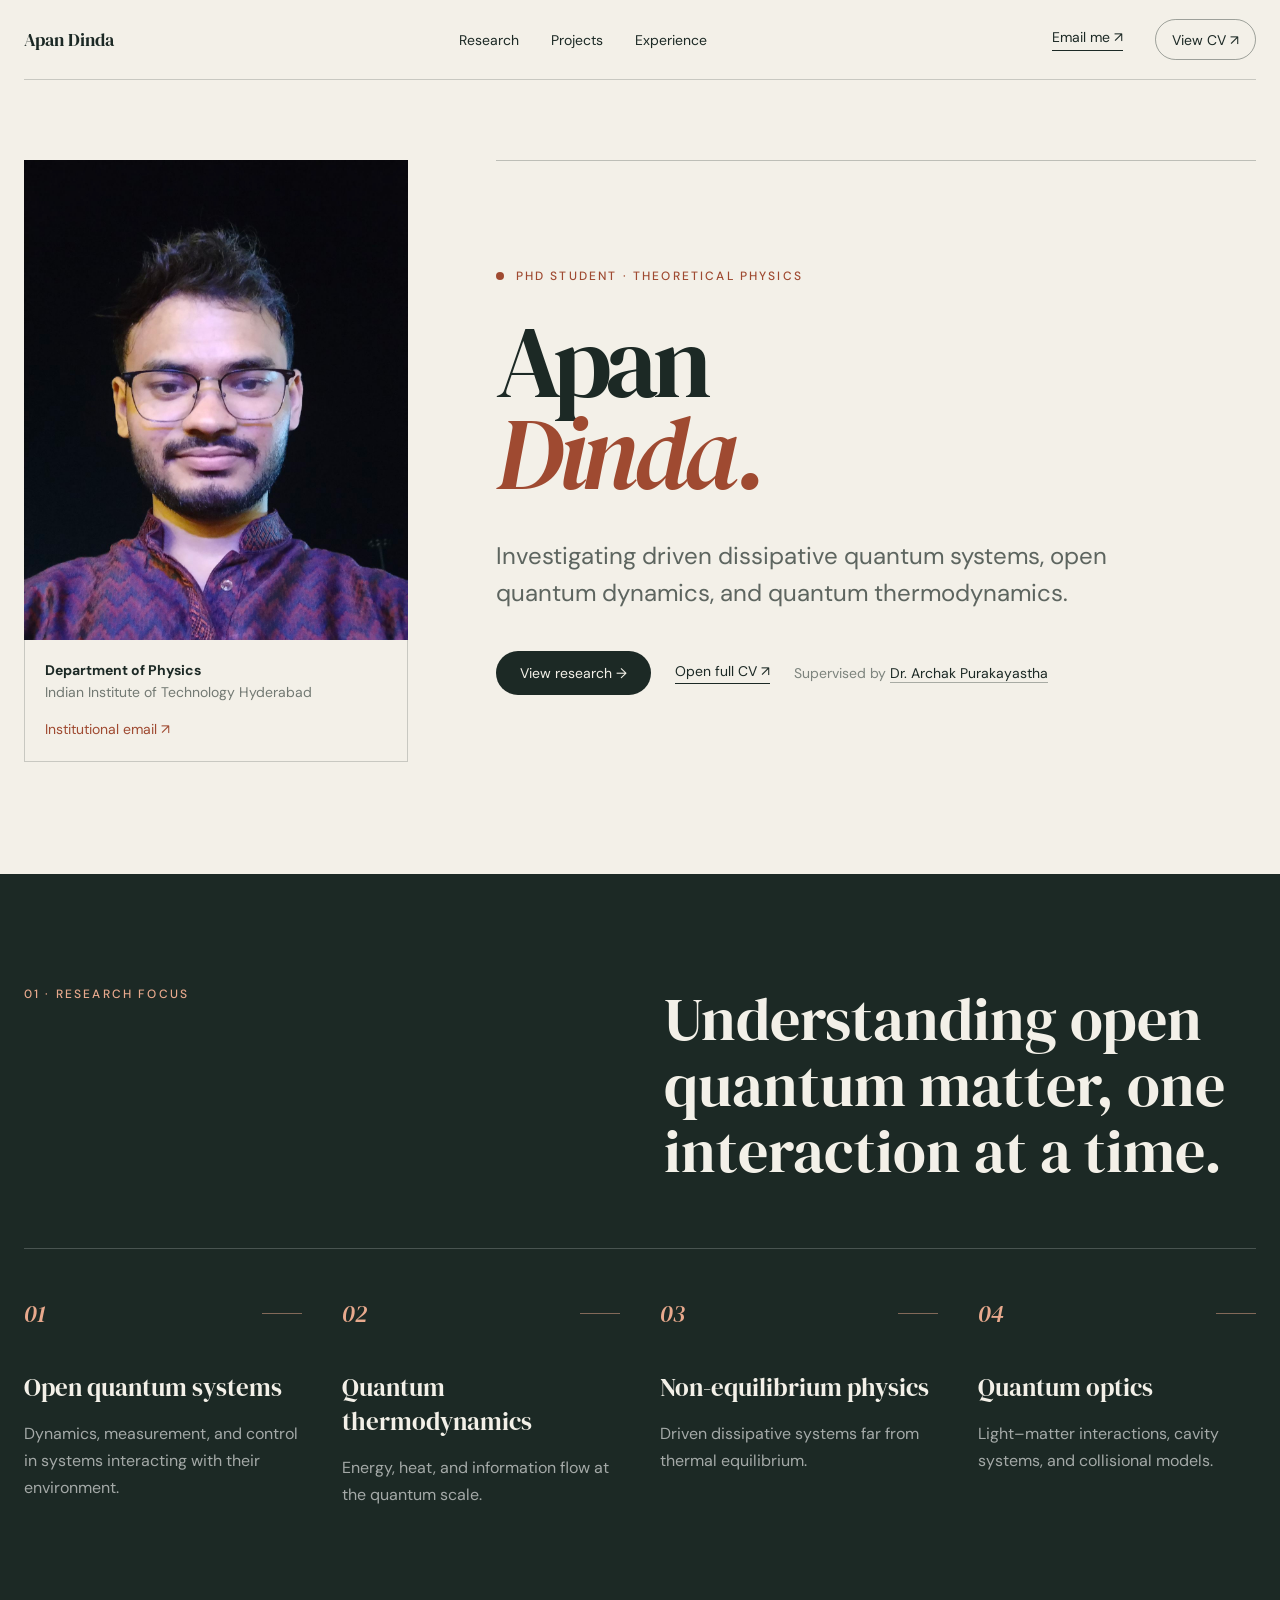
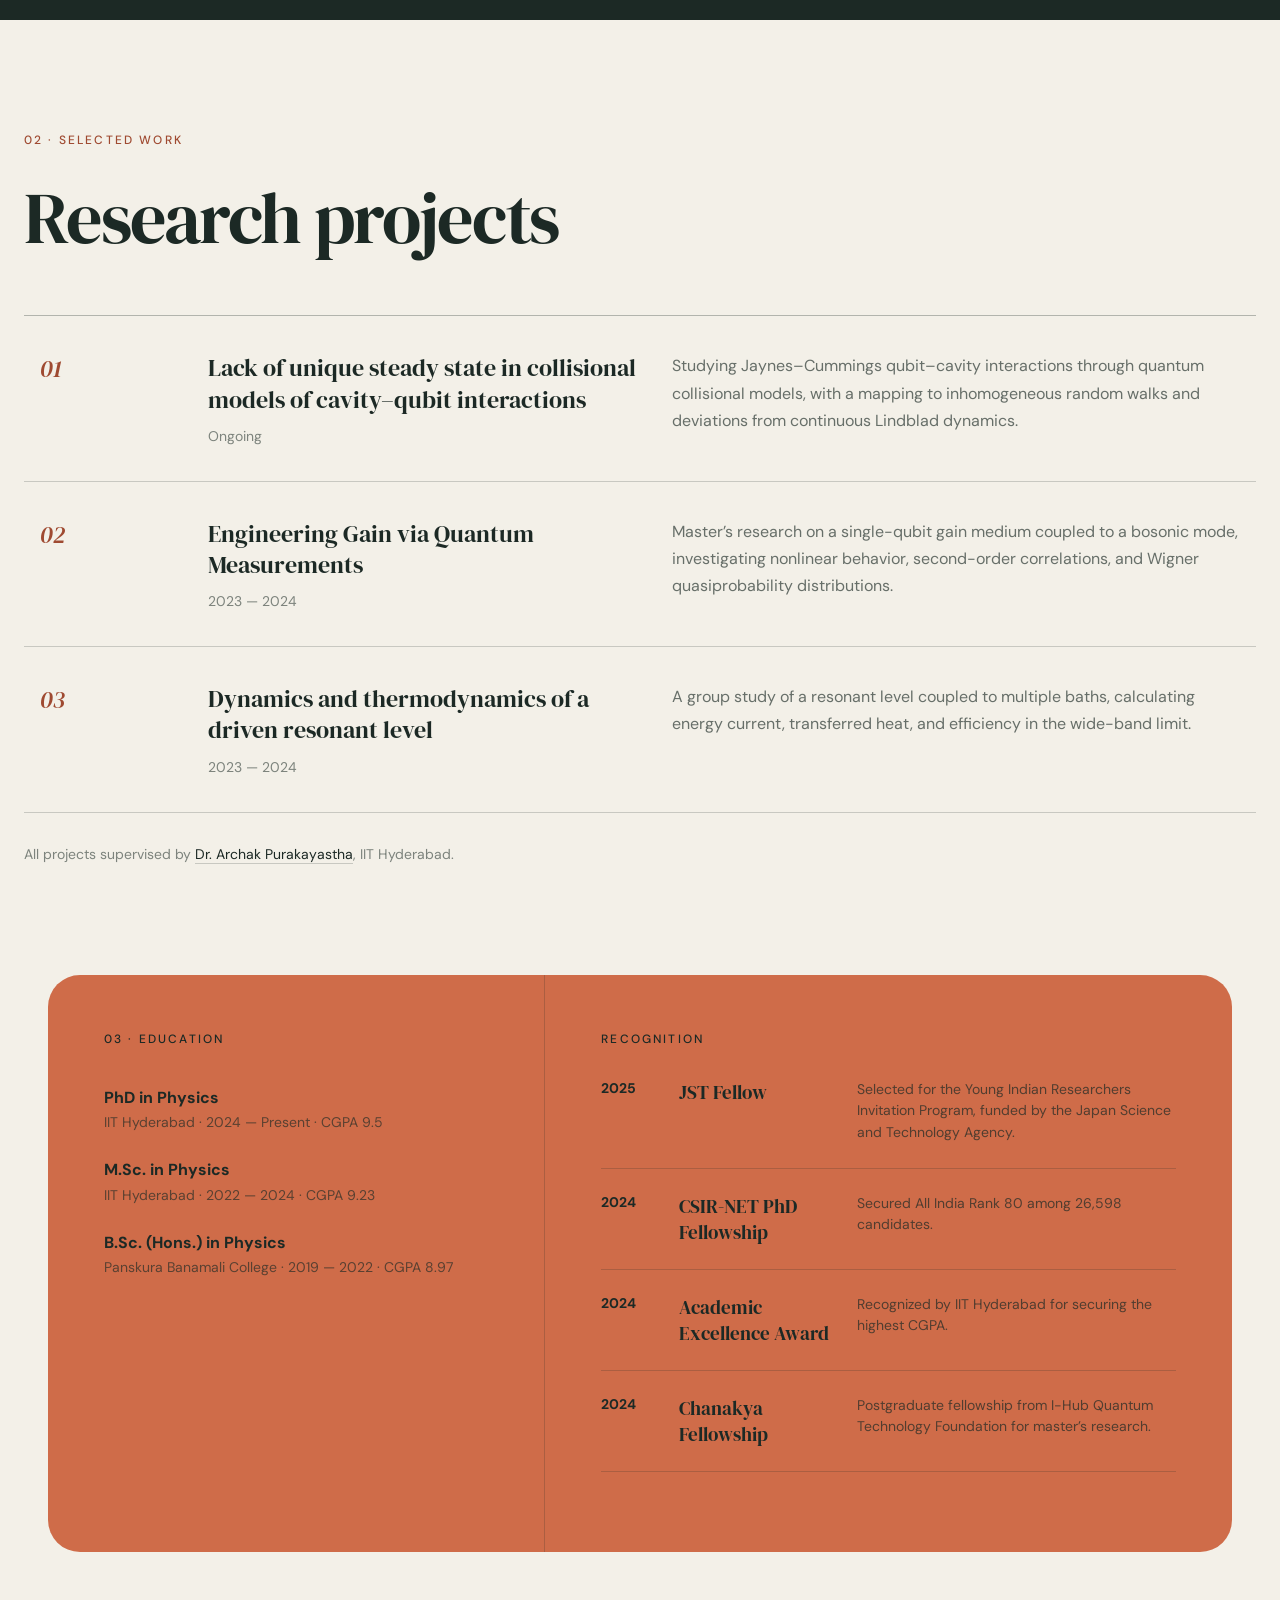
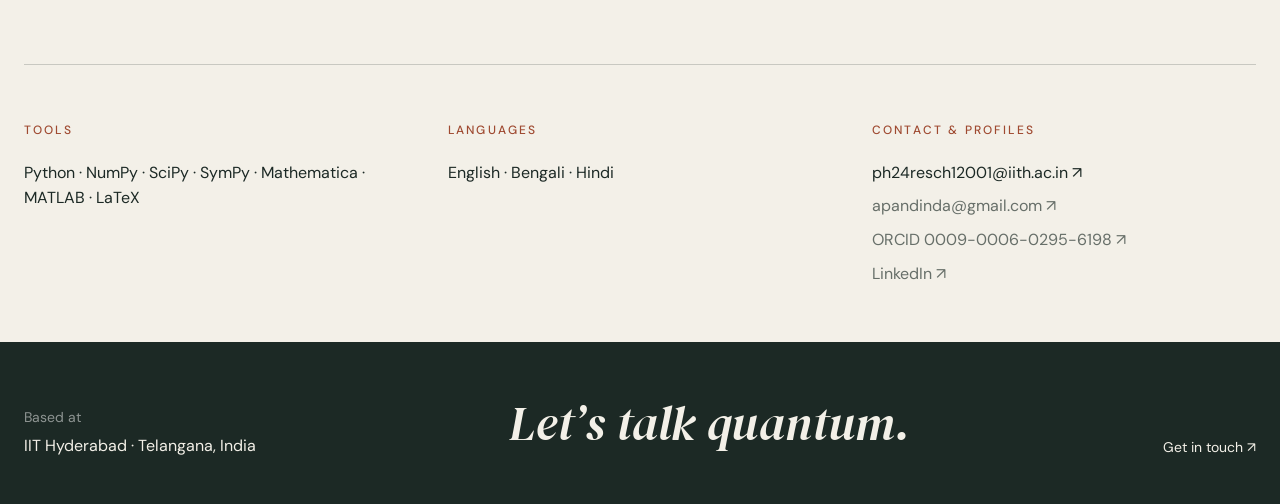
==== index.html @ c00d5a92 "Initiaized" ====
<!doctype html>
<html lang="en">
  <head>
    <meta charset="UTF-8" />
    <meta name="viewport" content="width=device-width, initial-scale=1.0" />
    <meta
      name="description"
      content="Apan Dinda is a PhD student in theoretical physics at IIT Hyderabad researching driven dissipative quantum systems."
    />
    <title>Apan Dinda — Theoretical Physicist</title>
    <link rel="preconnect" href="https://fonts.googleapis.com" />
    <link rel="preconnect" href="https://fonts.gstatic.com" crossorigin />
    <link
      href="https://fonts.googleapis.com/css2?family=DM+Sans:wght@400;500&family=DM+Serif+Display:ital@0;1&display=swap"
      rel="stylesheet"
    />
    <link rel="stylesheet" href="style.css" />
  </head>
  <body>
    <nav class="nav">
      <a class="brand serif" href="#top">Apan Dinda</a>
      <div class="nav-links">
        <a href="#research">Research</a>
        <a href="#projects">Projects</a>
        <a href="#experience">Experience</a>
      </div>
      <div class="nav-actions">
        <a class="email-link" href="mailto:ph24resch12001@iith.ac.in">Email me ↗</a>
        <a class="outline-button" href="assets/apan-dinda-cv.pdf" target="_blank" rel="noreferrer">View CV ↗</a>
      </div>
    </nav>

    <main>
      <section class="hero container" id="top">
        <aside class="profile-card">
          <div class="portrait">
            <img src="assets/apan-dinda-profile.jpg" alt="Apan Dinda" />
          </div>
          <div class="profile-meta">
            <strong>Department of Physics</strong>
            <span>Indian Institute of Technology Hyderabad</span>
            <a href="mailto:ph24resch12001@iith.ac.in">Institutional email ↗</a>
          </div>
        </aside>

        <div class="hero-copy">
          <p class="eyebrow"><span></span> PhD Student · Theoretical Physics</p>
          <h1 class="serif">Apan<br /><em>Dinda.</em></h1>
          <p class="hero-intro">
            Investigating driven dissipative quantum systems, open quantum dynamics,
            and quantum thermodynamics.
          </p>
          <div class="hero-actions">
            <a class="primary-button" href="#research">View research →</a>
            <a class="text-link" href="assets/apan-dinda-cv.pdf" target="_blank" rel="noreferrer">Open full CV ↗</a>
            <p>
              Supervised by
              <a href="https://www.iith.ac.in/phy/archak.p/" target="_blank" rel="noreferrer">
                Dr. Archak Purakayastha
              </a>
            </p>
          </div>
        </div>
      </section>

      <section class="research-section" id="research">
        <div class="container">
          <header class="section-intro">
            <p class="label">01 · Research focus</p>
            <h2 class="serif">Understanding open quantum matter, one interaction at a time.</h2>
          </header>
          <div class="research-grid">
            <article>
              <p class="number serif">01 <span></span></p>
              <h3 class="serif">Open quantum systems</h3>
              <p>Dynamics, measurement, and control in systems interacting with their environment.</p>
            </article>
            <article>
              <p class="number serif">02 <span></span></p>
              <h3 class="serif">Quantum thermodynamics</h3>
              <p>Energy, heat, and information flow at the quantum scale.</p>
            </article>
            <article>
              <p class="number serif">03 <span></span></p>
              <h3 class="serif">Non-equilibrium physics</h3>
              <p>Driven dissipative systems far from thermal equilibrium.</p>
            </article>
            <article>
              <p class="number serif">04 <span></span></p>
              <h3 class="serif">Quantum optics</h3>
              <p>Light–matter interactions, cavity systems, and collisional models.</p>
            </article>
          </div>
        </div>
      </section>

      <section class="projects-section container" id="projects">
        <header class="heading">
          <p class="label">02 · Selected work</p>
          <h2 class="serif">Research projects</h2>
        </header>
        <div class="project-list">
          <article class="project">
            <span class="project-number serif">01</span>
            <div>
              <h3 class="serif">Lack of unique steady state in collisional models of cavity–qubit interactions</h3>
              <span class="period">Ongoing</span>
            </div>
            <p>
              Studying Jaynes–Cummings qubit–cavity interactions through quantum collisional models,
              with a mapping to inhomogeneous random walks and deviations from continuous Lindblad dynamics.
            </p>
          </article>
          <article class="project">
            <span class="project-number serif">02</span>
            <div>
              <h3 class="serif">Engineering Gain via Quantum Measurements</h3>
              <span class="period">2023 — 2024</span>
            </div>
            <p>
              Master’s research on a single-qubit gain medium coupled to a bosonic mode, investigating
              nonlinear behavior, second-order correlations, and Wigner quasiprobability distributions.
            </p>
          </article>
          <article class="project">
            <span class="project-number serif">03</span>
            <div>
              <h3 class="serif">Dynamics and thermodynamics of a driven resonant level</h3>
              <span class="period">2023 — 2024</span>
            </div>
            <p>
              A group study of a resonant level coupled to multiple baths, calculating energy current,
              transferred heat, and efficiency in the wide-band limit.
            </p>
          </article>
        </div>
        <p class="supervisor-note">
          All projects supervised by
          <a href="https://www.iith.ac.in/phy/archak.p/" target="_blank" rel="noreferrer">Dr. Archak Purakayastha</a>,
          IIT Hyderabad.
        </p>
      </section>

      <section class="experience-wrap" id="experience">
        <div class="experience container">
          <div class="education">
            <p class="label">03 · Education</p>
            <div class="education-list">
              <div>
                <strong>PhD in Physics</strong>
                <span>IIT Hyderabad · 2024 — Present · CGPA 9.5</span>
              </div>
              <div>
                <strong>M.Sc. in Physics</strong>
                <span>IIT Hyderabad · 2022 — 2024 · CGPA 9.23</span>
              </div>
              <div>
                <strong>B.Sc. (Hons.) in Physics</strong>
                <span>Panskura Banamali College · 2019 — 2022 · CGPA 8.97</span>
              </div>
            </div>
          </div>
          <div class="recognition">
            <p class="label">Recognition</p>
            <div class="award">
              <strong>2025</strong><h3 class="serif">JST Fellow</h3>
              <p>Selected for the Young Indian Researchers Invitation Program, funded by the Japan Science and Technology Agency.</p>
            </div>
            <div class="award">
              <strong>2024</strong><h3 class="serif">CSIR-NET PhD Fellowship</h3>
              <p>Secured All India Rank 80 among 26,598 candidates.</p>
            </div>
            <div class="award">
              <strong>2024</strong><h3 class="serif">Academic Excellence Award</h3>
              <p>Recognized by IIT Hyderabad for securing the highest CGPA.</p>
            </div>
            <div class="award">
              <strong>2024</strong><h3 class="serif">Chanakya Fellowship</h3>
              <p>Postgraduate fellowship from I-Hub Quantum Technology Foundation for master’s research.</p>
            </div>
          </div>
        </div>
      </section>

      <section class="details container">
        <div>
          <p class="label">Tools</p>
          <p>Python · NumPy · SciPy · SymPy · Mathematica · MATLAB · LaTeX</p>
        </div>
        <div>
          <p class="label">Languages</p>
          <p>English · Bengali · Hindi</p>
        </div>
        <div class="contact-list">
          <p class="label">Contact & profiles</p>
          <a href="mailto:ph24resch12001@iith.ac.in">ph24resch12001@iith.ac.in ↗</a>
          <a href="mailto:apandinda@gmail.com">apandinda@gmail.com ↗</a>
          <a href="https://orcid.org/0009-0006-0295-6198" target="_blank" rel="noreferrer">ORCID 0009-0006-0295-6198 ↗</a>
          <a href="https://www.linkedin.com/in/apan-dinda-405b26235" target="_blank" rel="noreferrer">LinkedIn ↗</a>
        </div>
      </section>
    </main>

    <footer>
      <div class="footer-inner container">
        <div><span>Based at</span><p>IIT Hyderabad · Telangana, India</p></div>
        <p class="footer-message serif">Let’s talk quantum.</p>
        <a href="mailto:apandinda@gmail.com">Get in touch ↗</a>
      </div>
    </footer>
  </body>
</html>
---- style.css ----
@import url("https://fonts.googleapis.com/css2?family=DM+Sans:wght@400;500&family=DM+Serif+Display:ital@0;1&display=swap");

:root {
  --paper: #f3f0e8;
  --ink: #1c2925;
  --rust: #9f4a31;
  --coral: #cf6c49;
  --peach: #e8a98d;
  --line: rgba(28, 41, 37, 0.2);
}

* { box-sizing: border-box; }
html { scroll-behavior: smooth; }
body {
  margin: 0;
  background: var(--paper);
  color: var(--ink);
  font-family: "DM Sans", sans-serif;
  overflow-x: hidden;
}
a { color: inherit; text-decoration: none; }
p, h1, h2, h3 { margin: 0; }
img { display: block; max-width: 100%; }
.serif { font-family: "DM Serif Display", serif; }
.container { width: min(100% - 3rem, 80rem); margin-inline: auto; }
.label, .eyebrow {
  font-size: 0.75rem;
  font-weight: 500;
  letter-spacing: 0.18em;
  text-transform: uppercase;
}

.nav {
  width: min(100% - 3rem, 80rem);
  margin-inline: auto;
  min-height: 5rem;
  display: flex;
  align-items: center;
  justify-content: space-between;
  gap: 2rem;
  border-bottom: 1px solid var(--line);
}
.brand { font-size: 1.15rem; }
.nav-links, .nav-actions { display: flex; align-items: center; gap: 2rem; font-size: 0.875rem; }
.nav a { transition: opacity 180ms ease, background 180ms ease, color 180ms ease; }
.nav-links a:hover { opacity: 0.55; }
.email-link, .text-link { border-bottom: 1px solid var(--ink); padding-bottom: 0.2rem; }
.outline-button { border: 1px solid rgba(28, 41, 37, 0.4); border-radius: 999px; padding: 0.65rem 1rem; }
.outline-button:hover { background: var(--ink); color: var(--paper); }

.hero {
  display: grid;
  grid-template-columns: 0.34fr 0.66fr;
  gap: 5rem;
  padding-block: 5rem 7rem;
}
.profile-card { max-width: 24rem; }
.portrait { aspect-ratio: 4 / 5; overflow: hidden; background: var(--ink); }
.portrait img { width: 100%; height: 100%; object-fit: cover; object-position: top; }
.profile-meta { border: 1px solid var(--line); border-top: 0; padding: 1.25rem; font-size: 0.875rem; line-height: 1.55; }
.profile-meta > * { display: block; }
.profile-meta span { color: rgba(28, 41, 37, 0.6); }
.profile-meta a { color: var(--rust); margin-top: 1rem; }
.hero-copy {
  border-top: 1px solid rgba(28, 41, 37, 0.25);
  padding-top: 2.5rem;
  display: flex;
  flex-direction: column;
  justify-content: center;
}
.eyebrow { color: var(--rust); display: flex; align-items: center; gap: 0.75rem; margin-bottom: 2rem; }
.eyebrow span { width: 0.5rem; height: 0.5rem; border-radius: 50%; background: var(--rust); }
h1 { font-size: clamp(4rem, 8vw, 7.5rem); line-height: 0.88; letter-spacing: -0.055em; font-weight: 400; }
h1 em { color: var(--rust); }
.hero-intro { max-width: 42rem; margin-top: 2.5rem; color: rgba(28, 41, 37, 0.7); font-size: clamp(1.25rem, 2vw, 1.5rem); line-height: 1.55; }
.hero-actions { margin-top: 2.5rem; display: flex; flex-wrap: wrap; align-items: center; gap: 1.5rem; }
.hero-actions p { color: rgba(28, 41, 37, 0.55); font-size: 0.875rem; }
.hero-actions p a { color: var(--ink); border-bottom: 1px solid rgba(28, 41, 37, 0.35); }
.primary-button { background: var(--ink); color: var(--paper); border-radius: 999px; padding: 0.8rem 1.5rem; font-size: 0.875rem; transition: transform 180ms ease; }
.primary-button:hover { transform: translateY(-2px); }
.text-link { font-size: 0.875rem; }

.research-section { background: var(--ink); color: var(--paper); padding-block: 7rem; }
.section-intro { display: grid; grid-template-columns: 1fr 1fr; gap: 3rem; border-bottom: 1px solid rgba(255,255,255,0.2); padding-bottom: 4rem; }
.research-section .label, .number { color: var(--peach); }
.section-intro h2 { font-size: clamp(2.5rem, 5vw, 3.75rem); line-height: 1.1; font-weight: 400; }
.research-grid { display: grid; grid-template-columns: repeat(4, 1fr); gap: 2.5rem; padding-top: 3rem; }
.number { display: flex; justify-content: space-between; align-items: center; font-size: 1.5rem; font-style: italic; margin-bottom: 2.5rem; }
.number span { height: 1px; width: 2.5rem; background: rgba(232,169,141,0.5); transition: width 180ms ease; }
.research-grid article:hover .number span { width: 4rem; }
.research-grid h3 { font-size: 1.55rem; font-weight: 400; margin-bottom: 1rem; }
.research-grid article > p:last-child { color: rgba(255,255,255,0.6); line-height: 1.7; }

.projects-section { padding-block: 7rem; }
.heading { margin-bottom: 3rem; }
.heading .label, .details .label { color: var(--rust); margin-bottom: 1.25rem; }
.heading h2 { font-size: clamp(3rem, 6vw, 4.5rem); font-weight: 400; letter-spacing: -0.03em; }
.project-list { border-top: 1px solid rgba(28, 41, 37, 0.3); }
.project {
  display: grid;
  grid-template-columns: 0.12fr 0.38fr 0.5fr;
  gap: 2rem;
  padding: 2.25rem 1rem;
  border-bottom: 1px solid var(--line);
}
.project-number { color: var(--rust); font-size: 1.5rem; font-style: italic; }
.project h3 { font-size: 1.5rem; line-height: 1.3; font-weight: 400; }
.period { display: block; margin-top: 0.75rem; font-size: 0.875rem; color: rgba(28, 41, 37, 0.55); }
.project > p { color: rgba(28, 41, 37, 0.65); line-height: 1.7; }
.supervisor-note { margin-top: 2rem; font-size: 0.875rem; color: rgba(28, 41, 37, 0.55); }
.supervisor-note a { color: var(--ink); border-bottom: 1px solid var(--line); }

.experience-wrap { padding: 0 1.5rem 7rem; }
.experience { display: grid; grid-template-columns: 0.42fr 0.58fr; background: var(--coral); border-radius: 2rem; overflow: hidden; }
.education, .recognition { padding: 3.5rem; }
.education { border-right: 1px solid var(--line); }
.education h2 { margin-top: 1.5rem; font-size: clamp(2.4rem, 4vw, 3rem); line-height: 1.1; font-weight: 400; }
.education-list { margin-top: 2.5rem; display: grid; gap: 1.75rem; }
.education-list strong, .education-list span { display: block; }
.education-list span { margin-top: 0.35rem; color: rgba(28, 41, 37, 0.65); font-size: 0.875rem; }
.recognition > .label { margin-bottom: 2rem; }
.award { display: grid; grid-template-columns: 0.12fr 0.3fr 0.58fr; gap: 0.75rem; padding-bottom: 1.5rem; margin-bottom: 1.5rem; border-bottom: 1px solid var(--line); }
.award strong, .award p { font-size: 0.875rem; }
.award h3 { font-size: 1.2rem; font-weight: 400; }
.award p { color: rgba(28, 41, 37, 0.7); line-height: 1.55; }

.details { display: grid; grid-template-columns: repeat(3, 1fr); gap: 2.5rem; border-top: 1px solid var(--line); padding-block: 3.5rem; line-height: 1.6; }
.contact-list a { display: block; }
.contact-list a:not(:first-of-type) { color: rgba(28, 41, 37, 0.65); margin-top: 0.5rem; }

footer { background: var(--ink); color: var(--paper); padding-block: 3rem; }
.footer-inner { display: flex; align-items: flex-end; justify-content: space-between; gap: 2rem; }
.footer-inner span { color: rgba(255,255,255,0.5); font-size: 0.875rem; }
.footer-inner div p { margin-top: 0.5rem; }
.footer-message { font-size: clamp(2rem, 4vw, 3rem); font-style: italic; }
.footer-inner > a { font-size: 0.875rem; }

::selection { background: var(--coral); color: var(--ink); }

@media (max-width: 900px) {
  .nav-links { display: none; }
  .hero { grid-template-columns: 1fr; gap: 3rem; padding-block: 3.5rem 5rem; }
  .profile-card { width: min(100%, 24rem); }
  .section-intro { grid-template-columns: 1fr; }
  .research-grid { grid-template-columns: repeat(2, 1fr); }
  .experience { grid-template-columns: 1fr; }
  .education { border-right: 0; border-bottom: 1px solid var(--line); }
  .details { grid-template-columns: 1fr 1fr; }
}

@media (max-width: 620px) {
  .container, .nav { width: min(100% - 2rem, 80rem); }
  .nav { gap: 1rem; }
  .email-link { display: none; }
  .nav-actions { gap: 0.75rem; }
  .research-section, .projects-section { padding-block: 5rem; }
  .research-grid, .details { grid-template-columns: 1fr; }
  .project { grid-template-columns: 1fr; gap: 1rem; padding-inline: 0; }
  .experience-wrap { padding-inline: 1rem; padding-bottom: 5rem; }
  .experience { width: 100%; border-radius: 1.5rem; }
  .education, .recognition { padding: 2rem; }
  .award { grid-template-columns: 0.22fr 0.78fr; }
  .award p { grid-column: 2; }
  .footer-inner { align-items: flex-start; flex-direction: column; }
}
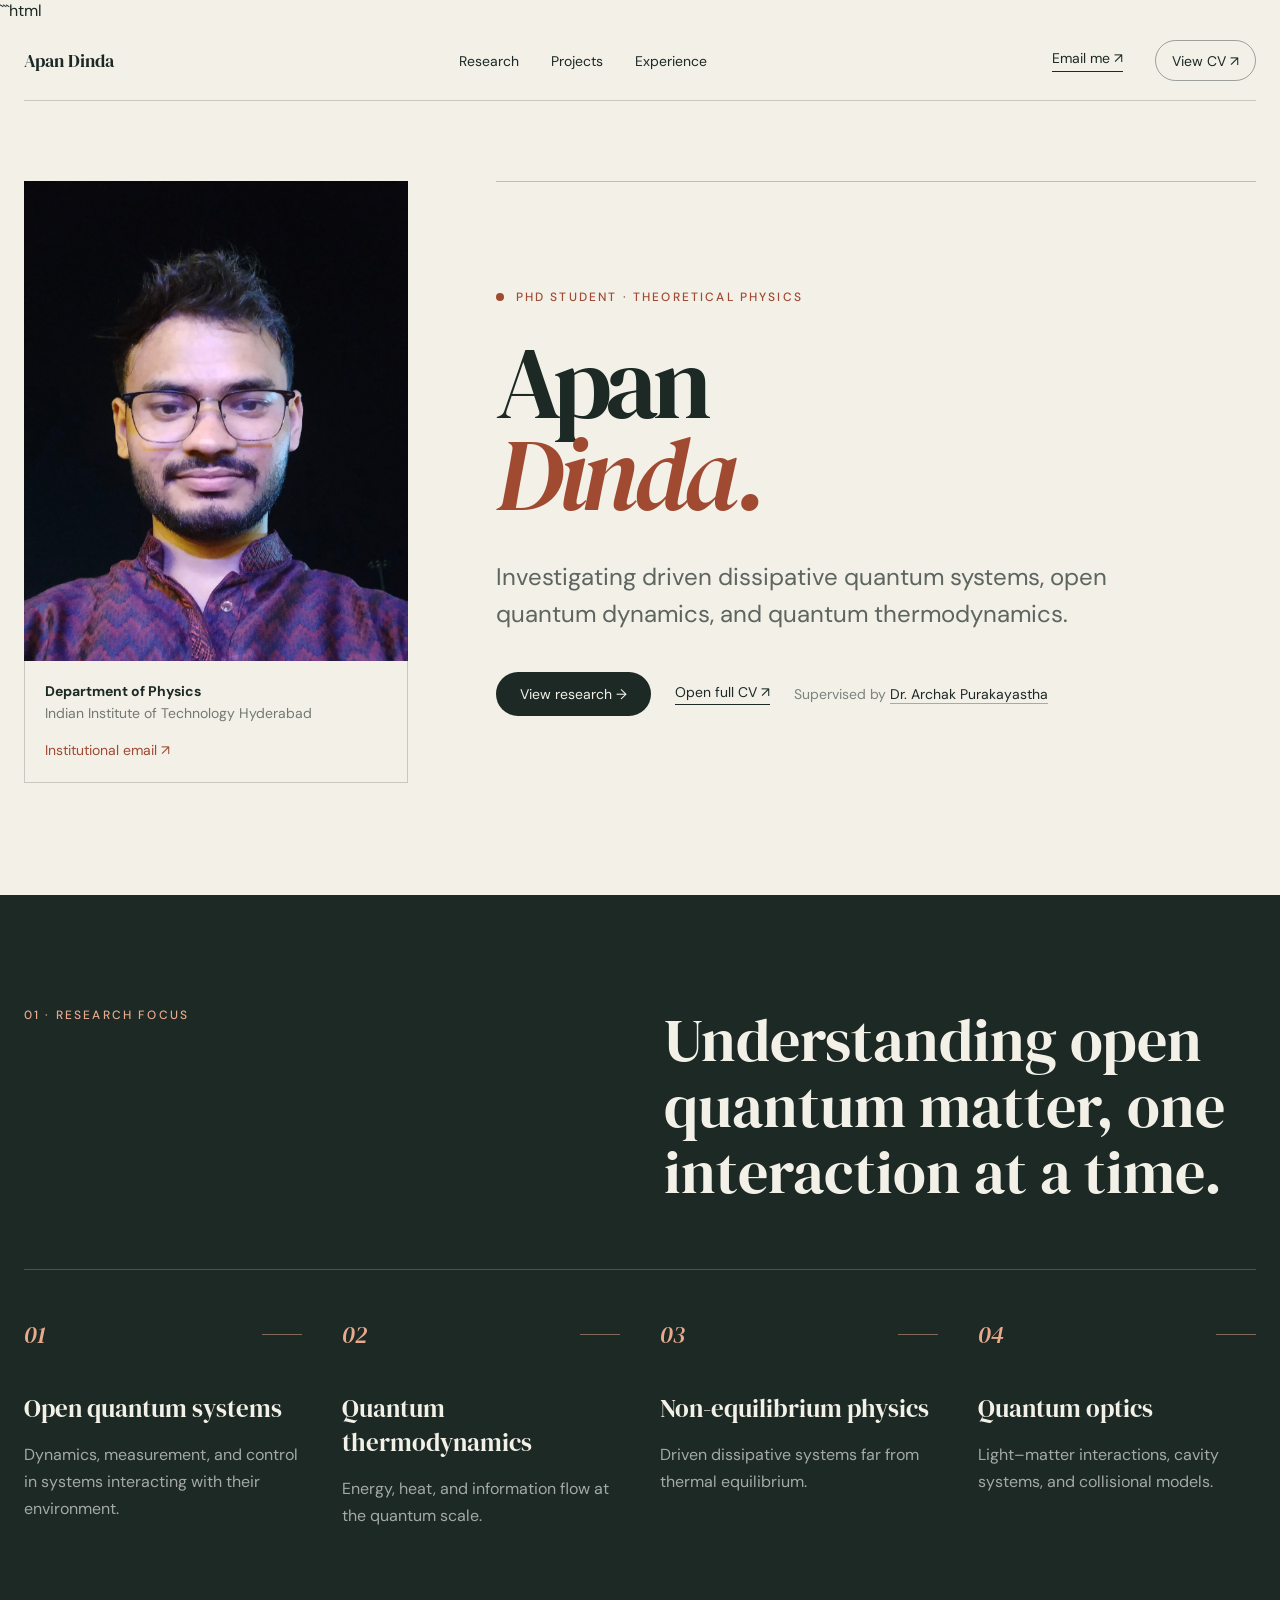
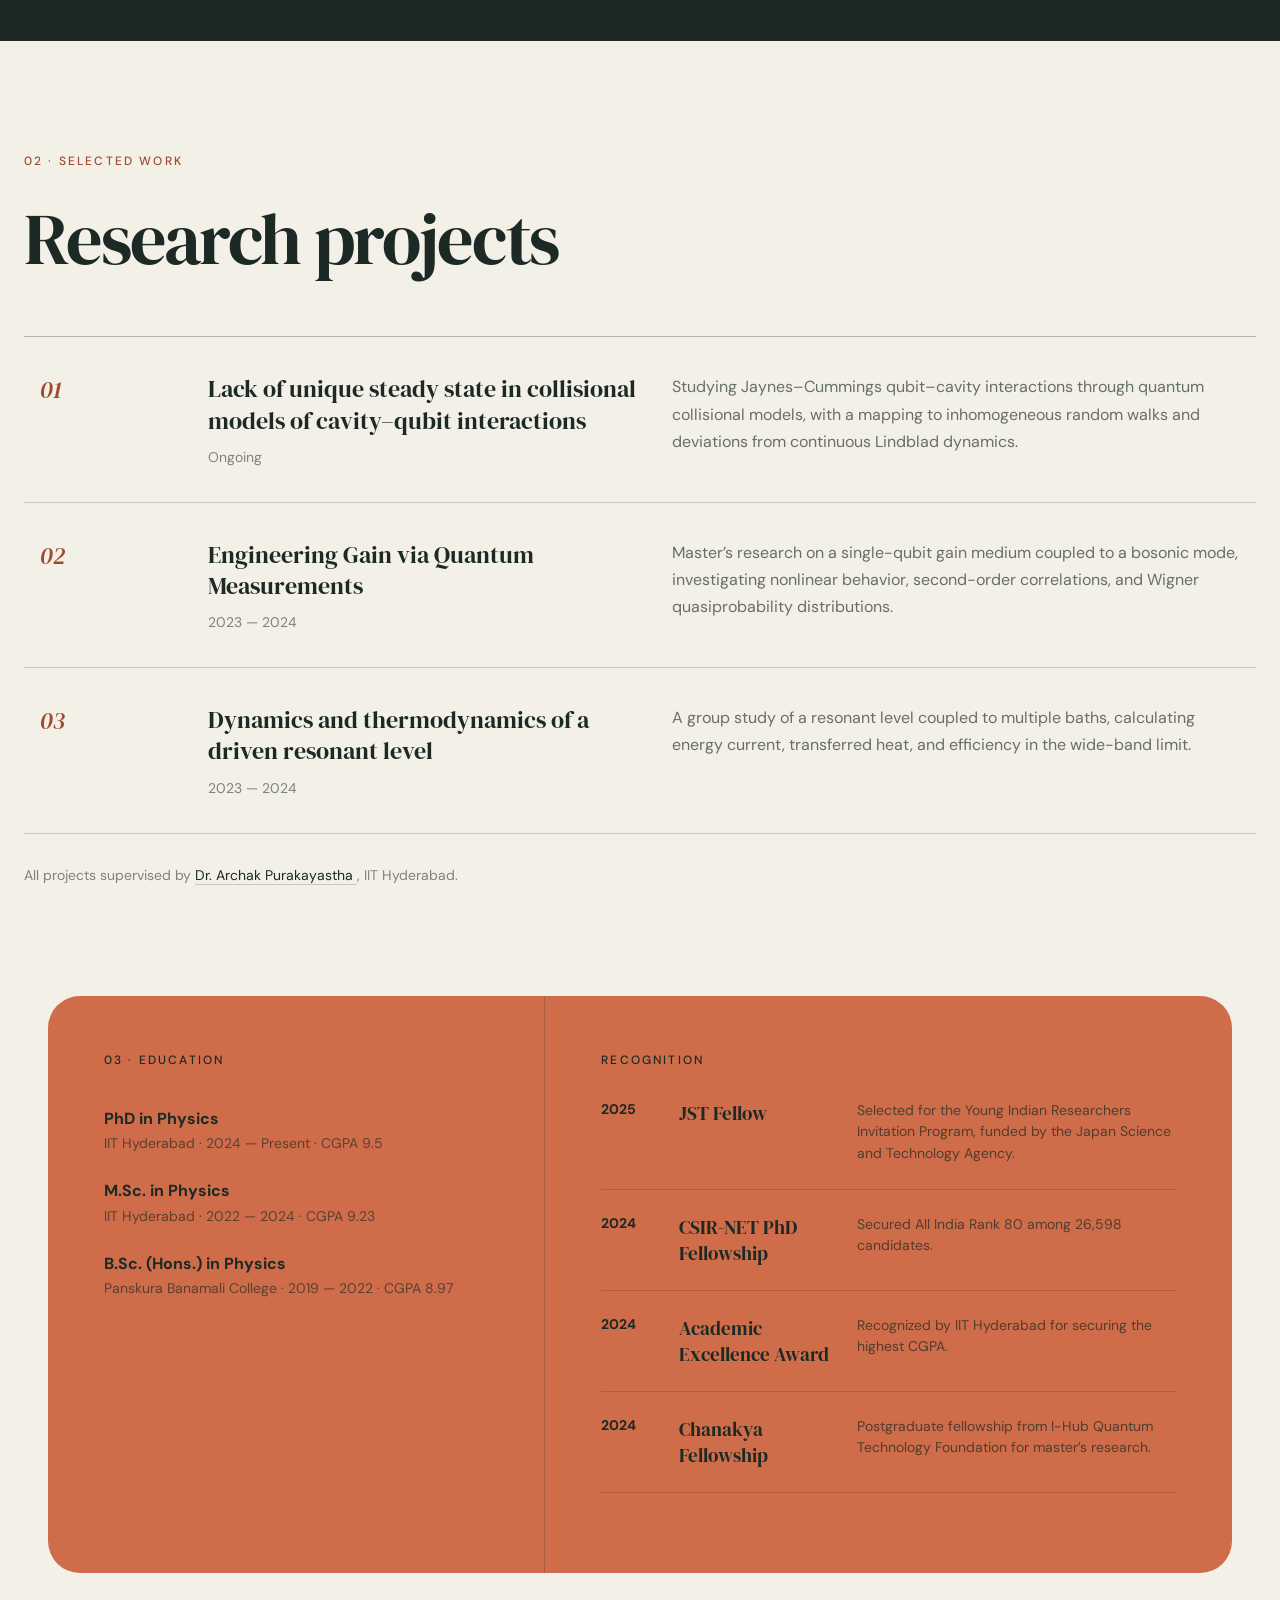
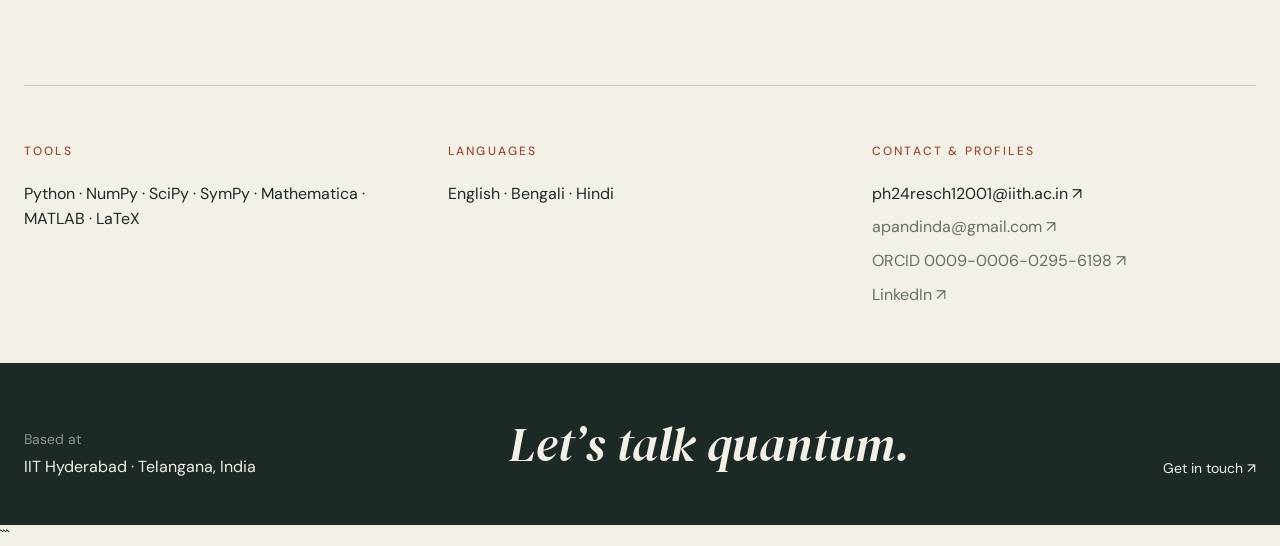
==== commit b553229e: "Update index.html" ====
--- a/index.html
+++ b/index.html
@@ -1,32 +1,109 @@
+```html
 <!doctype html>
 <html lang="en">
   <head>
     <meta charset="UTF-8" />
     <meta name="viewport" content="width=device-width, initial-scale=1.0" />
+
+    <!-- SEO: Page title and description -->
+    <title>Apan Dinda — Theoretical Physicist</title>
+
     <meta
       name="description"
-      content="Apan Dinda is a PhD student in theoretical physics at IIT Hyderabad researching driven dissipative quantum systems."
-    />
-    <title>Apan Dinda — Theoretical Physicist</title>
+      content="Apan Dinda is a PhD student in theoretical physics at IIT Hyderabad, researching driven dissipative quantum systems, open quantum dynamics, and quantum thermodynamics."
+    />
+
+    <meta name="author" content="Apan Dinda" />
+    <meta name="robots" content="index, follow" />
+
+    <!-- Canonical URL: use your actual preferred live website URL -->
+    <link
+      rel="canonical"
+      href="https://apandindadinda.github.io/Personal-Website/"
+    />
+
+    <!-- Website identity and social sharing metadata -->
+    <meta property="og:type" content="website" />
+    <meta property="og:site_name" content="Apan Dinda" />
+    <meta
+      property="og:title"
+      content="Apan Dinda — Theoretical Physicist"
+    />
+    <meta
+      property="og:description"
+      content="PhD student in theoretical physics at IIT Hyderabad, researching driven dissipative quantum systems."
+    />
+    <meta
+      property="og:url"
+      content="https://apandindadinda.github.io/Personal-Website/"
+    />
+
+    <meta name="twitter:card" content="summary" />
+    <meta
+      name="twitter:title"
+      content="Apan Dinda — Theoretical Physicist"
+    />
+    <meta
+      name="twitter:description"
+      content="PhD student in theoretical physics at IIT Hyderabad, researching driven dissipative quantum systems."
+    />
+
+    <!-- Favicon -->
+    <link rel="icon" type="image/png" href="favicon.png" />
+
+    <!-- Structured data: tells search engines the website's name -->
+    <script type="application/ld+json">
+    {
+      "@context": "https://schema.org",
+      "@type": "WebSite",
+      "name": "Apan Dinda",
+      "alternateName": "Apan",
+      "url": "https://apandindadinda.github.io/Personal-Website/"
+    }
+    </script>
+
+    <!-- Fonts -->
     <link rel="preconnect" href="https://fonts.googleapis.com" />
-    <link rel="preconnect" href="https://fonts.gstatic.com" crossorigin />
+    <link
+      rel="preconnect"
+      href="https://fonts.gstatic.com"
+      crossorigin
+    />
     <link
       href="https://fonts.googleapis.com/css2?family=DM+Sans:wght@400;500&family=DM+Serif+Display:ital@0;1&display=swap"
       rel="stylesheet"
     />
+
+    <!-- Stylesheet -->
     <link rel="stylesheet" href="style.css" />
   </head>
+
   <body>
     <nav class="nav">
       <a class="brand serif" href="#top">Apan Dinda</a>
+
       <div class="nav-links">
         <a href="#research">Research</a>
         <a href="#projects">Projects</a>
         <a href="#experience">Experience</a>
       </div>
+
       <div class="nav-actions">
-        <a class="email-link" href="mailto:ph24resch12001@iith.ac.in">Email me ↗</a>
-        <a class="outline-button" href="assets/apan-dinda-cv.pdf" target="_blank" rel="noreferrer">View CV ↗</a>
+        <a
+          class="email-link"
+          href="mailto:ph24resch12001@iith.ac.in"
+        >
+          Email me ↗
+        </a>
+
+        <a
+          class="outline-button"
+          href="assets/apan-dinda-cv.pdf"
+          target="_blank"
+          rel="noopener noreferrer"
+        >
+          View CV ↗
+        </a>
       </div>
     </nav>
 
@@ -34,28 +111,54 @@
       <section class="hero container" id="top">
         <aside class="profile-card">
           <div class="portrait">
-            <img src="assets/apan-dinda-profile.jpg" alt="Apan Dinda" />
-          </div>
+            <img
+              src="assets/apan-dinda-profile.jpg"
+              alt="Apan Dinda, PhD student in theoretical physics"
+            />
+          </div>
+
           <div class="profile-meta">
             <strong>Department of Physics</strong>
             <span>Indian Institute of Technology Hyderabad</span>
-            <a href="mailto:ph24resch12001@iith.ac.in">Institutional email ↗</a>
+            <a href="mailto:ph24resch12001@iith.ac.in">
+              Institutional email ↗
+            </a>
           </div>
         </aside>
 
         <div class="hero-copy">
-          <p class="eyebrow"><span></span> PhD Student · Theoretical Physics</p>
+          <p class="eyebrow">
+            <span></span> PhD Student · Theoretical Physics
+          </p>
+
           <h1 class="serif">Apan<br /><em>Dinda.</em></h1>
+
           <p class="hero-intro">
-            Investigating driven dissipative quantum systems, open quantum dynamics,
-            and quantum thermodynamics.
+            Investigating driven dissipative quantum systems,
+            open quantum dynamics, and quantum thermodynamics.
           </p>
+
           <div class="hero-actions">
-            <a class="primary-button" href="#research">View research →</a>
-            <a class="text-link" href="assets/apan-dinda-cv.pdf" target="_blank" rel="noreferrer">Open full CV ↗</a>
+            <a class="primary-button" href="#research">
+              View research →
+            </a>
+
+            <a
+              class="text-link"
+              href="assets/apan-dinda-cv.pdf"
+              target="_blank"
+              rel="noopener noreferrer"
+            >
+              Open full CV ↗
+            </a>
+
             <p>
               Supervised by
-              <a href="https://www.iith.ac.in/phy/archak.p/" target="_blank" rel="noreferrer">
+              <a
+                href="https://www.iith.ac.in/phy/archak.p/"
+                target="_blank"
+                rel="noopener noreferrer"
+              >
                 Dr. Archak Purakayastha
               </a>
             </p>
@@ -67,28 +170,43 @@
         <div class="container">
           <header class="section-intro">
             <p class="label">01 · Research focus</p>
-            <h2 class="serif">Understanding open quantum matter, one interaction at a time.</h2>
+            <h2 class="serif">
+              Understanding open quantum matter, one interaction at a time.
+            </h2>
           </header>
+
           <div class="research-grid">
             <article>
               <p class="number serif">01 <span></span></p>
               <h3 class="serif">Open quantum systems</h3>
-              <p>Dynamics, measurement, and control in systems interacting with their environment.</p>
+              <p>
+                Dynamics, measurement, and control in systems interacting
+                with their environment.
+              </p>
             </article>
+
             <article>
               <p class="number serif">02 <span></span></p>
               <h3 class="serif">Quantum thermodynamics</h3>
-              <p>Energy, heat, and information flow at the quantum scale.</p>
+              <p>
+                Energy, heat, and information flow at the quantum scale.
+              </p>
             </article>
+
             <article>
               <p class="number serif">03 <span></span></p>
               <h3 class="serif">Non-equilibrium physics</h3>
-              <p>Driven dissipative systems far from thermal equilibrium.</p>
+              <p>
+                Driven dissipative systems far from thermal equilibrium.
+              </p>
             </article>
+
             <article>
               <p class="number serif">04 <span></span></p>
               <h3 class="serif">Quantum optics</h3>
-              <p>Light–matter interactions, cavity systems, and collisional models.</p>
+              <p>
+                Light–matter interactions, cavity systems, and collisional models.
+              </p>
             </article>
           </div>
         </div>
@@ -99,44 +217,70 @@
           <p class="label">02 · Selected work</p>
           <h2 class="serif">Research projects</h2>
         </header>
+
         <div class="project-list">
           <article class="project">
             <span class="project-number serif">01</span>
+
             <div>
-              <h3 class="serif">Lack of unique steady state in collisional models of cavity–qubit interactions</h3>
+              <h3 class="serif">
+                Lack of unique steady state in collisional models
+                of cavity–qubit interactions
+              </h3>
               <span class="period">Ongoing</span>
             </div>
+
             <p>
-              Studying Jaynes–Cummings qubit–cavity interactions through quantum collisional models,
-              with a mapping to inhomogeneous random walks and deviations from continuous Lindblad dynamics.
+              Studying Jaynes–Cummings qubit–cavity interactions through
+              quantum collisional models, with a mapping to inhomogeneous
+              random walks and deviations from continuous Lindblad dynamics.
             </p>
           </article>
+
           <article class="project">
             <span class="project-number serif">02</span>
+
             <div>
-              <h3 class="serif">Engineering Gain via Quantum Measurements</h3>
+              <h3 class="serif">
+                Engineering Gain via Quantum Measurements
+              </h3>
               <span class="period">2023 — 2024</span>
             </div>
+
             <p>
-              Master’s research on a single-qubit gain medium coupled to a bosonic mode, investigating
-              nonlinear behavior, second-order correlations, and Wigner quasiprobability distributions.
+              Master’s research on a single-qubit gain medium coupled to a
+              bosonic mode, investigating nonlinear behavior, second-order
+              correlations, and Wigner quasiprobability distributions.
             </p>
           </article>
+
           <article class="project">
             <span class="project-number serif">03</span>
+
             <div>
-              <h3 class="serif">Dynamics and thermodynamics of a driven resonant level</h3>
+              <h3 class="serif">
+                Dynamics and thermodynamics of a driven resonant level
+              </h3>
               <span class="period">2023 — 2024</span>
             </div>
+
             <p>
-              A group study of a resonant level coupled to multiple baths, calculating energy current,
-              transferred heat, and efficiency in the wide-band limit.
+              A group study of a resonant level coupled to multiple baths,
+              calculating energy current, transferred heat, and efficiency
+              in the wide-band limit.
             </p>
           </article>
         </div>
+
         <p class="supervisor-note">
           All projects supervised by
-          <a href="https://www.iith.ac.in/phy/archak.p/" target="_blank" rel="noreferrer">Dr. Archak Purakayastha</a>,
+          <a
+            href="https://www.iith.ac.in/phy/archak.p/"
+            target="_blank"
+            rel="noopener noreferrer"
+          >
+            Dr. Archak Purakayastha
+          </a>,
           IIT Hyderabad.
         </p>
       </section>
@@ -145,38 +289,62 @@
         <div class="experience container">
           <div class="education">
             <p class="label">03 · Education</p>
+
             <div class="education-list">
               <div>
                 <strong>PhD in Physics</strong>
                 <span>IIT Hyderabad · 2024 — Present · CGPA 9.5</span>
               </div>
+
               <div>
                 <strong>M.Sc. in Physics</strong>
                 <span>IIT Hyderabad · 2022 — 2024 · CGPA 9.23</span>
               </div>
+
               <div>
                 <strong>B.Sc. (Hons.) in Physics</strong>
-                <span>Panskura Banamali College · 2019 — 2022 · CGPA 8.97</span>
+                <span>
+                  Panskura Banamali College · 2019 — 2022 · CGPA 8.97
+                </span>
               </div>
             </div>
           </div>
+
           <div class="recognition">
             <p class="label">Recognition</p>
+
             <div class="award">
-              <strong>2025</strong><h3 class="serif">JST Fellow</h3>
-              <p>Selected for the Young Indian Researchers Invitation Program, funded by the Japan Science and Technology Agency.</p>
-            </div>
+              <strong>2025</strong>
+              <h3 class="serif">JST Fellow</h3>
+              <p>
+                Selected for the Young Indian Researchers Invitation Program,
+                funded by the Japan Science and Technology Agency.
+              </p>
+            </div>
+
             <div class="award">
-              <strong>2024</strong><h3 class="serif">CSIR-NET PhD Fellowship</h3>
-              <p>Secured All India Rank 80 among 26,598 candidates.</p>
-            </div>
+              <strong>2024</strong>
+              <h3 class="serif">CSIR-NET PhD Fellowship</h3>
+              <p>
+                Secured All India Rank 80 among 26,598 candidates.
+              </p>
+            </div>
+
             <div class="award">
-              <strong>2024</strong><h3 class="serif">Academic Excellence Award</h3>
-              <p>Recognized by IIT Hyderabad for securing the highest CGPA.</p>
-            </div>
+              <strong>2024</strong>
+              <h3 class="serif">Academic Excellence Award</h3>
+              <p>
+                Recognized by IIT Hyderabad for securing the highest CGPA.
+              </p>
+            </div>
+
             <div class="award">
-              <strong>2024</strong><h3 class="serif">Chanakya Fellowship</h3>
-              <p>Postgraduate fellowship from I-Hub Quantum Technology Foundation for master’s research.</p>
+              <strong>2024</strong>
+              <h3 class="serif">Chanakya Fellowship</h3>
+              <p>
+                Postgraduate fellowship from I-Hub Quantum Technology
+                Foundation for master’s research.
+              </p>
             </div>
           </div>
         </div>
@@ -185,28 +353,58 @@
       <section class="details container">
         <div>
           <p class="label">Tools</p>
-          <p>Python · NumPy · SciPy · SymPy · Mathematica · MATLAB · LaTeX</p>
-        </div>
+          <p>
+            Python · NumPy · SciPy · SymPy · Mathematica · MATLAB · LaTeX
+          </p>
+        </div>
+
         <div>
           <p class="label">Languages</p>
           <p>English · Bengali · Hindi</p>
         </div>
+
         <div class="contact-list">
-          <p class="label">Contact & profiles</p>
-          <a href="mailto:ph24resch12001@iith.ac.in">ph24resch12001@iith.ac.in ↗</a>
-          <a href="mailto:apandinda@gmail.com">apandinda@gmail.com ↗</a>
-          <a href="https://orcid.org/0009-0006-0295-6198" target="_blank" rel="noreferrer">ORCID 0009-0006-0295-6198 ↗</a>
-          <a href="https://www.linkedin.com/in/apan-dinda-405b26235" target="_blank" rel="noreferrer">LinkedIn ↗</a>
+          <p class="label">Contact &amp; profiles</p>
+
+          <a href="mailto:ph24resch12001@iith.ac.in">
+            ph24resch12001@iith.ac.in ↗
+          </a>
+
+          <a href="mailto:apandinda@gmail.com">
+            apandinda@gmail.com ↗
+          </a>
+
+          <a
+            href="https://orcid.org/0009-0006-0295-6198"
+            target="_blank"
+            rel="noopener noreferrer"
+          >
+            ORCID 0009-0006-0295-6198 ↗
+          </a>
+
+          <a
+            href="https://www.linkedin.com/in/apan-dinda-405b26235"
+            target="_blank"
+            rel="noopener noreferrer"
+          >
+            LinkedIn ↗
+          </a>
         </div>
       </section>
     </main>
 
     <footer>
       <div class="footer-inner container">
-        <div><span>Based at</span><p>IIT Hyderabad · Telangana, India</p></div>
+        <div>
+          <span>Based at</span>
+          <p>IIT Hyderabad · Telangana, India</p>
+        </div>
+
         <p class="footer-message serif">Let’s talk quantum.</p>
+
         <a href="mailto:apandinda@gmail.com">Get in touch ↗</a>
       </div>
     </footer>
   </body>
 </html>
+```
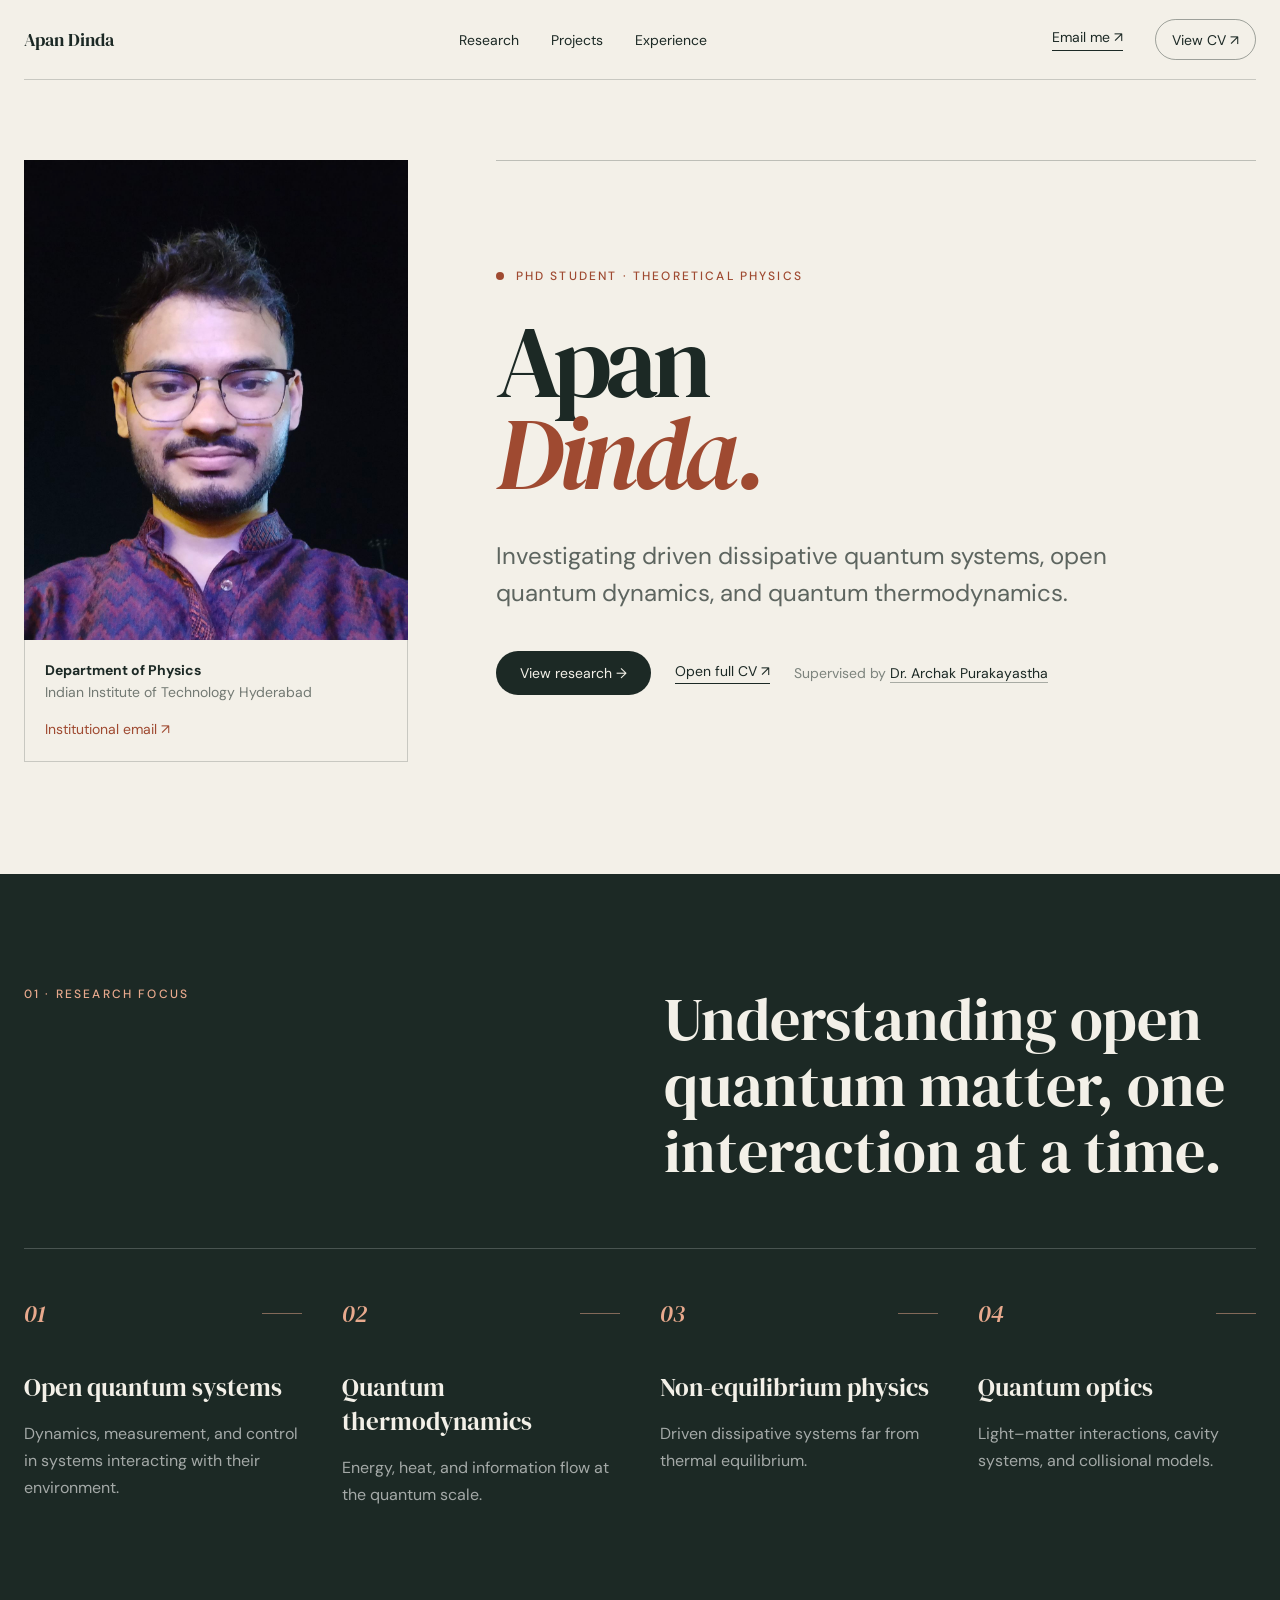
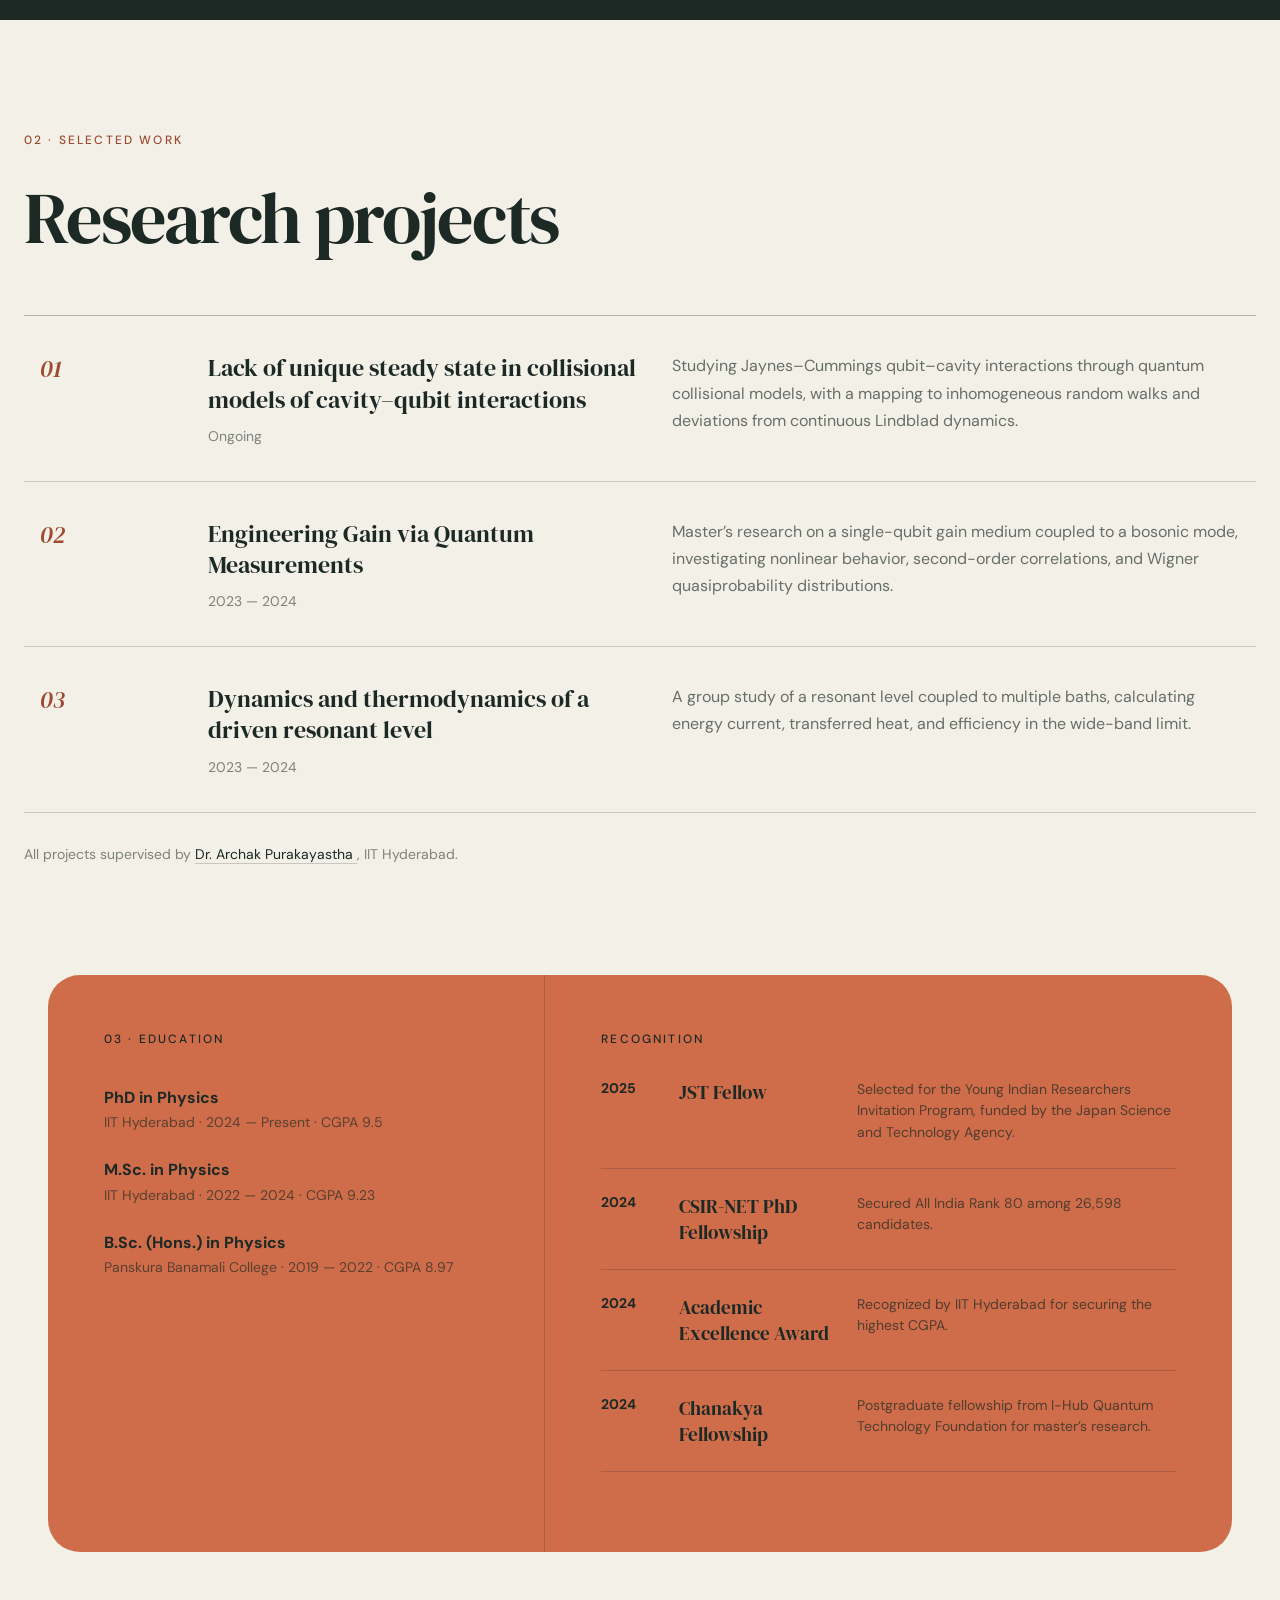
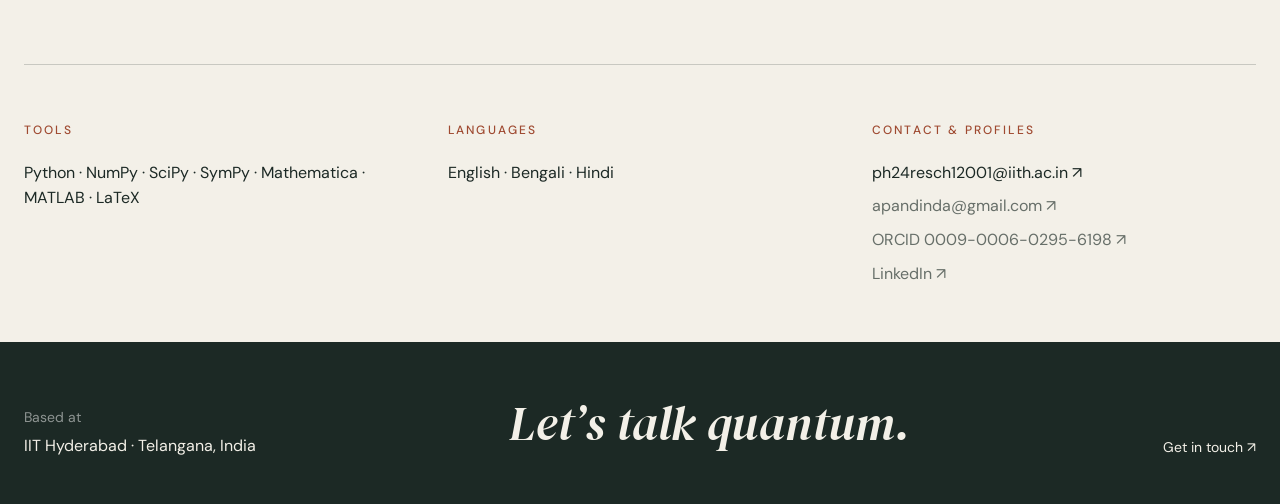
==== commit af0d000a: "Update index.html" ====
--- a/index.html
+++ b/index.html
@@ -1,4 +1,3 @@
-```html
 <!doctype html>
 <html lang="en">
   <head>
@@ -407,4 +406,3 @@
     </footer>
   </body>
 </html>
-```
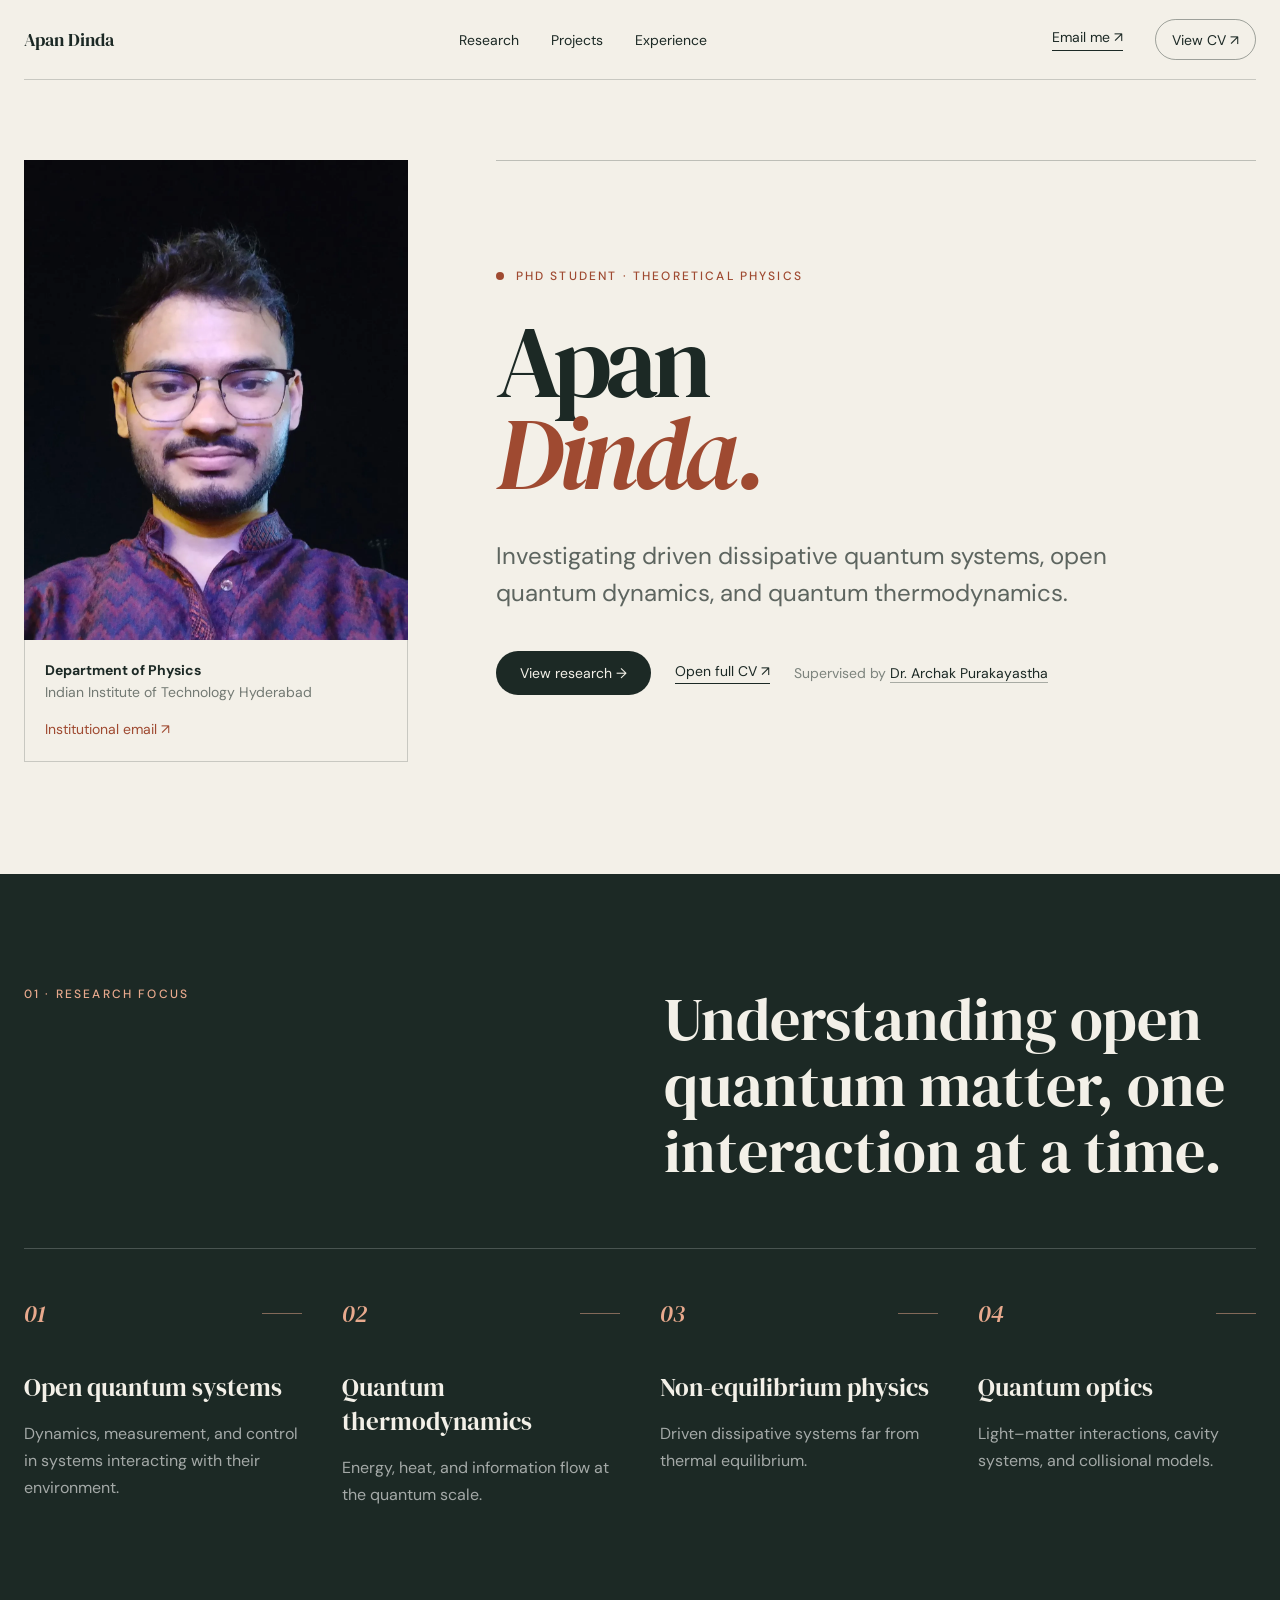
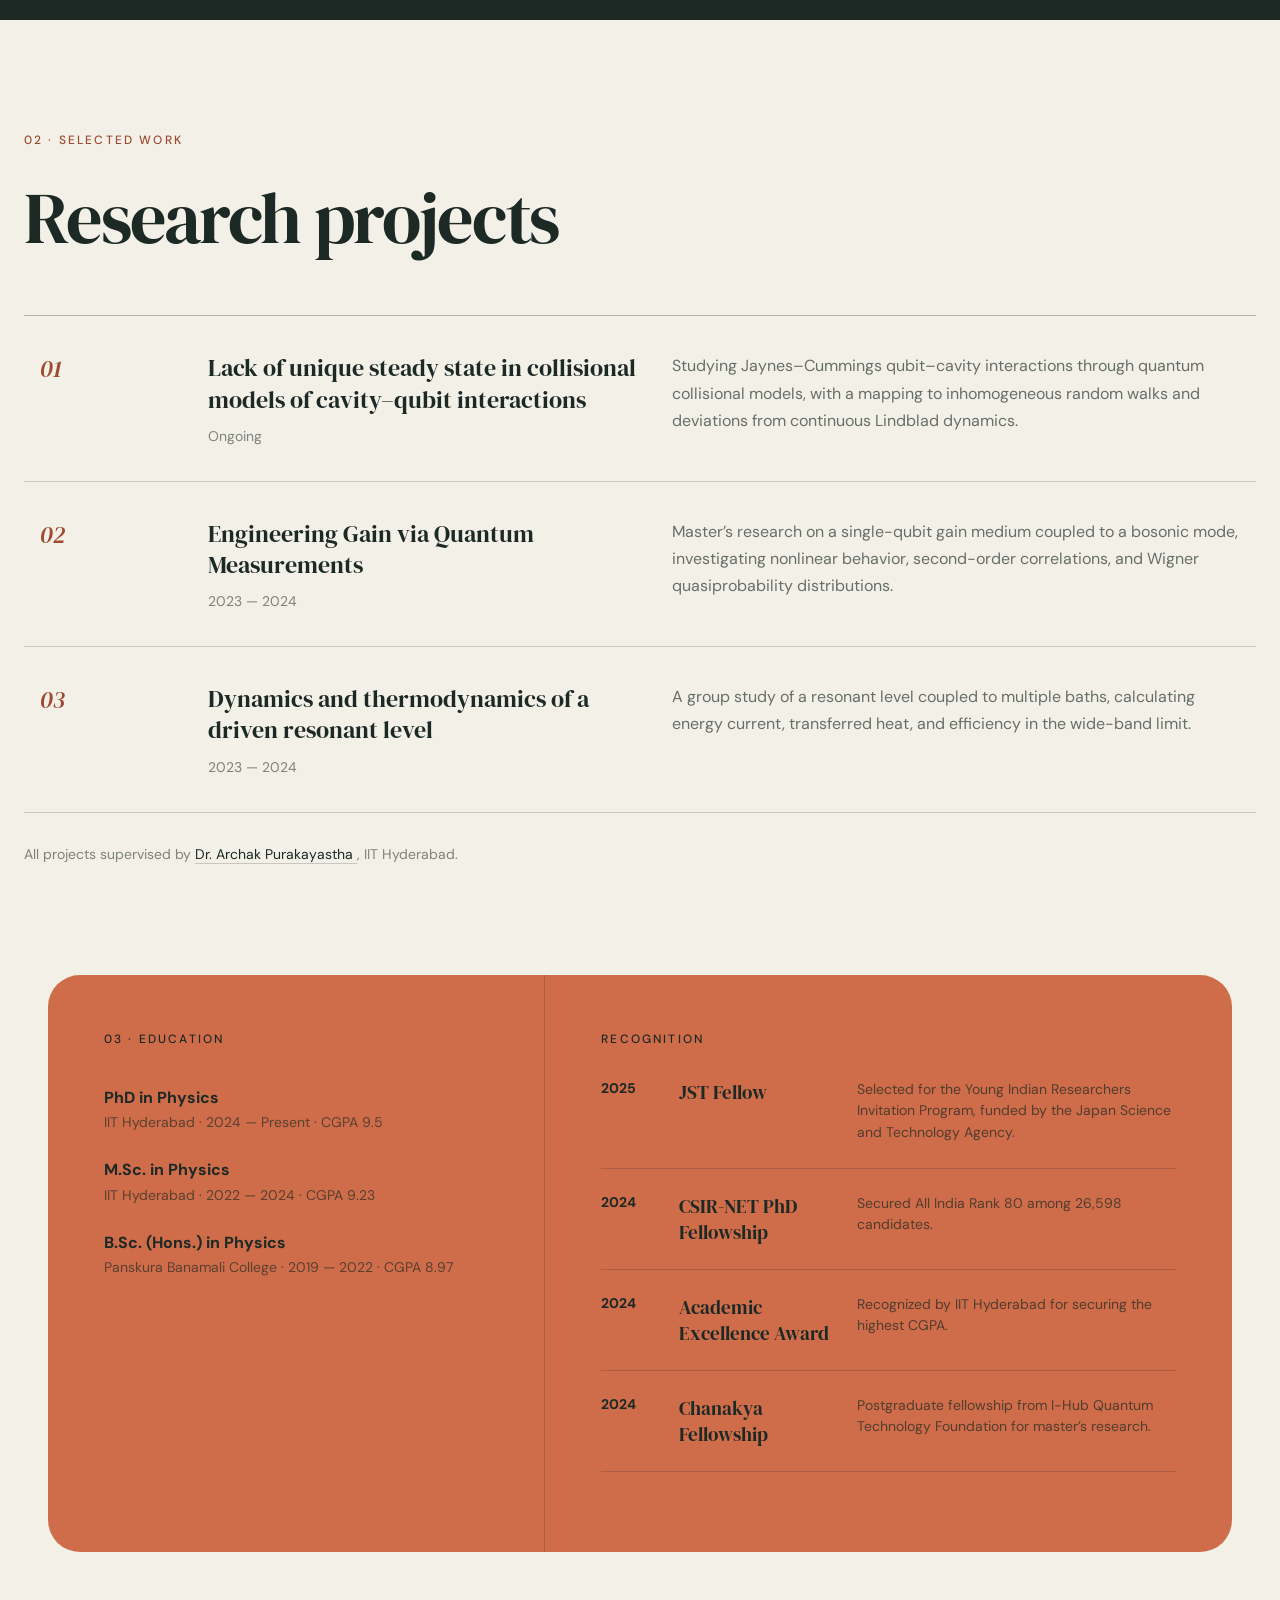
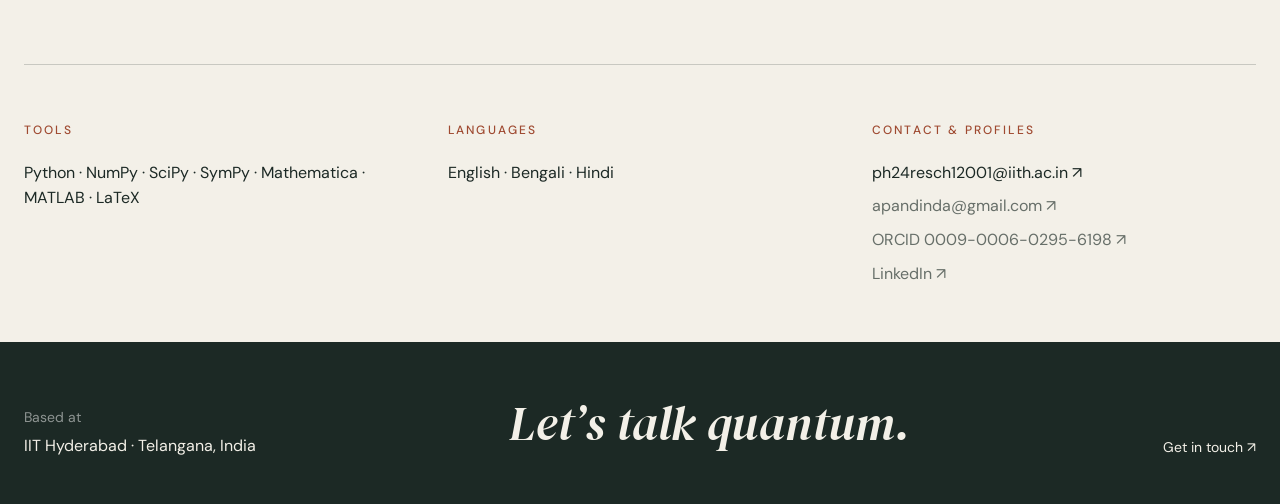
==== commit 2aec974f: "Update index.html" ====
--- a/index.html
+++ b/index.html
@@ -110,8 +110,9 @@
       <section class="hero container" id="top">
         <aside class="profile-card">
           <div class="portrait">
+            <!-- Changed: .jpg -> .webp -->
             <img
-              src="assets/apan-dinda-profile.jpg"
+              src="assets/apan-dinda-profile.webp"
               alt="Apan Dinda, PhD student in theoretical physics"
             />
           </div>
